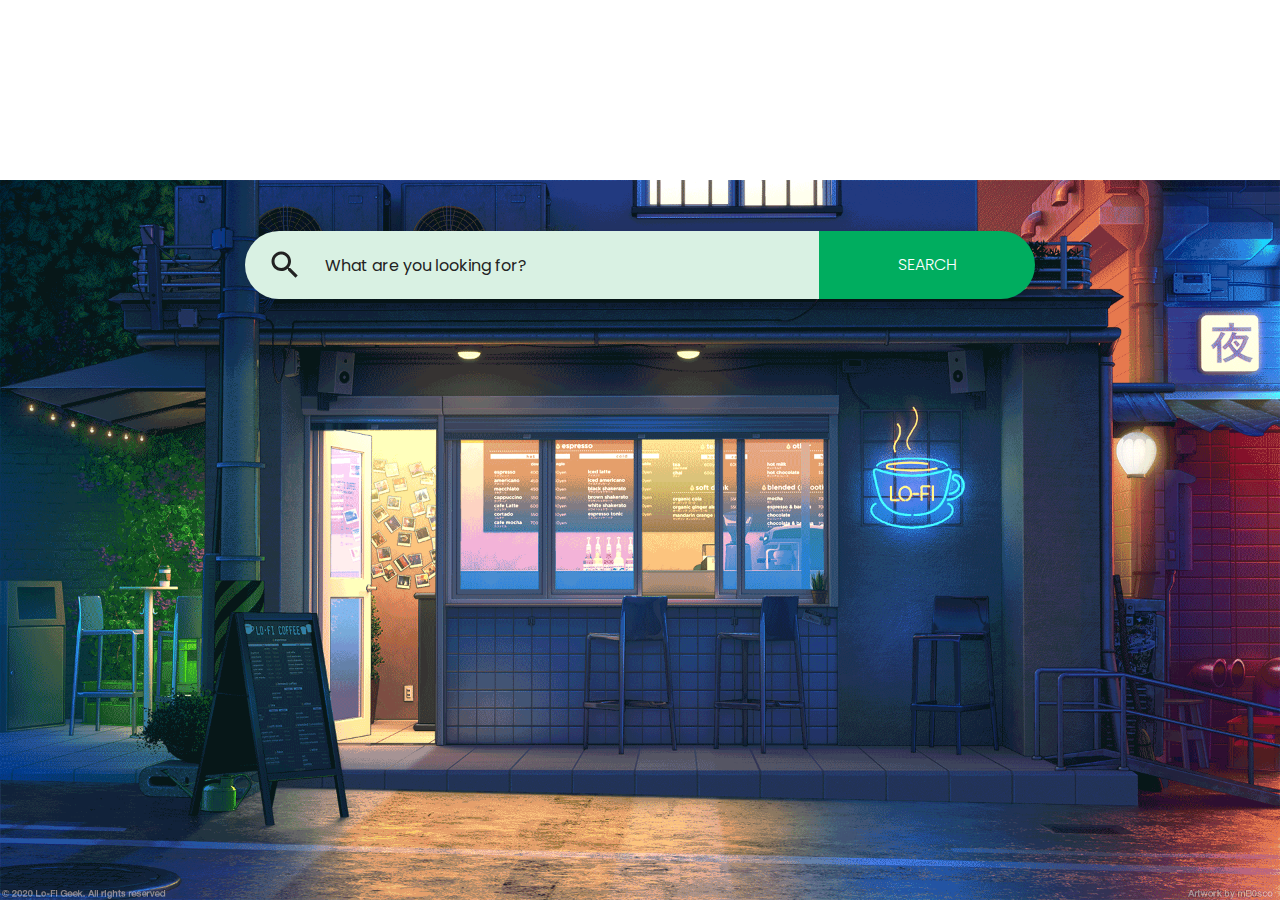
==== index.html @ 5bccaea2 "Update index.html" ====
<html>
  <head>
    <meta http-equiv="Content-Type" content="text/html; charset=UTF-8" />
    <meta name="viewport" content="width=device-width, initial-scale=1" />
    <meta http-equiv="X-UA-Compatible" content="IE=edge" />
    <meta name="author" content="colorlib.com">
    <title>TechKnowAI</title>
    <link href="https://fonts.googleapis.com/css?family=Poppins" rel="stylesheet" />
    <link href="css/main.css" rel="stylesheet" />
    <title>TechKnowAI</title>
  </head>
  <body>
    <div class="s130">
      <form>
        <div class="inner-form">
          <div class="input-field first-wrap">
            <div class="svg-wrapper">
              <svg xmlns="http://www.w3.org/2000/svg" width="24" height="24" viewBox="0 0 24 24">
                <path d="M15.5 14h-.79l-.28-.27C15.41 12.59 16 11.11 16 9.5 16 5.91 13.09 3 9.5 3S3 5.91 3 9.5 5.91 16 9.5 16c1.61 0 3.09-.59 4.23-1.57l.27.28v.79l5 4.99L20.49 19l-4.99-5zm-6 0C7.01 14 5 11.99 5 9.5S7.01 5 9.5 5 14 7.01 14 9.5 11.99 14 9.5 14z"></path>
              </svg>
            </div>
            <input id="search" type="text" placeholder="What are you looking for?" />
          </div>
          <div class="input-field second-wrap">
            <button class="btn-search" type="button">SEARCH</button>
          </div>
        </div>
        <!--<span class="info">ex. Game, Music, Video, Photography</span>-->
      </form>
    </div>
    <script src="js/extention/choices.js"></script>
  </body><!-- This templates was made by Colorlib (https://colorlib.com) -->
</html>
---- css/main.css ----
html {
  line-height: 1.15;
  /* 1 */
  -ms-text-size-adjust: 100%;
  /* 2 */
  -webkit-text-size-adjust: 100%;
  /* 2 */
}

/* Sections
   ========================================================================== */
/**
 * Remove the margin in all browsers (opinionated).
 */
body {
  margin: 0;
}

/**
 * Add the correct display in IE 9-.
 */
article,
aside,
footer,
header,
nav,
section {
  display: block;
}

/**
 * Correct the font size and margin on `h1` elements within `section` and
 * `article` contexts in Chrome, Firefox, and Safari.
 */
h1 {
  font-size: 2em;
  margin: 0.67em 0;
}

/* Grouping content
   ========================================================================== */
/**
 * Add the correct display in IE 9-.
 * 1. Add the correct display in IE.
 */
figcaption,
figure,
main {
  /* 1 */
  display: block;
}

/**
 * Add the correct margin in IE 8.
 */
figure {
  margin: 1em 40px;
}

/**
 * 1. Add the correct box sizing in Firefox.
 * 2. Show the overflow in Edge and IE.
 */
hr {
  box-sizing: content-box;
  /* 1 */
  height: 0;
  /* 1 */
  overflow: visible;
  /* 2 */
}

/**
 * 1. Correct the inheritance and scaling of font size in all browsers.
 * 2. Correct the odd `em` font sizing in all browsers.
 */
pre {
  font-family: monospace, monospace;
  /* 1 */
  font-size: 1em;
  /* 2 */
}

/* Text-level semantics
   ========================================================================== */
/**
 * 1. Remove the gray background on active links in IE 10.
 * 2. Remove gaps in links underline in iOS 8+ and Safari 8+.
 */
a {
  background-color: transparent;
  /* 1 */
  -webkit-text-decoration-skip: objects;
  /* 2 */
}

/**
 * 1. Remove the bottom border in Chrome 57- and Firefox 39-.
 * 2. Add the correct text decoration in Chrome, Edge, IE, Opera, and Safari.
 */
abbr[title] {
  border-bottom: none;
  /* 1 */
  text-decoration: underline;
  /* 2 */
  text-decoration: underline dotted;
  /* 2 */
}

/**
 * Prevent the duplicate application of `bolder` by the next rule in Safari 6.
 */
b,
strong {
  font-weight: inherit;
}

/**
 * Add the correct font weight in Chrome, Edge, and Safari.
 */
b,
strong {
  font-weight: bolder;
}

/**
 * 1. Correct the inheritance and scaling of font size in all browsers.
 * 2. Correct the odd `em` font sizing in all browsers.
 */
code,
kbd,
samp {
  font-family: monospace, monospace;
  /* 1 */
  font-size: 1em;
  /* 2 */
}

/**
 * Add the correct font style in Android 4.3-.
 */
dfn {
  font-style: italic;
}

/**
 * Add the correct background and color in IE 9-.
 */
mark {
  background-color: #ff0;
  color: #000;
}

/**
 * Add the correct font size in all browsers.
 */
small {
  font-size: 80%;
}

/**
 * Prevent `sub` and `sup` elements from affecting the line height in
 * all browsers.
 */
sub,
sup {
  font-size: 75%;
  line-height: 0;
  position: relative;
  vertical-align: baseline;
}

sub {
  bottom: -0.25em;
}

sup {
  top: -0.5em;
}

/* Embedded content
   ========================================================================== */
/**
 * Add the correct display in IE 9-.
 */
audio,
video {
  display: inline-block;
}

/**
 * Add the correct display in iOS 4-7.
 */
audio:not([controls]) {
  display: none;
  height: 0;
}

/**
 * Remove the border on images inside links in IE 10-.
 */
img {
  border-style: none;
}

/**
 * Hide the overflow in IE.
 */
svg:not(:root) {
  overflow: hidden;
}

/* Forms
   ========================================================================== */
/**
 * 1. Change the font styles in all browsers (opinionated).
 * 2. Remove the margin in Firefox and Safari.
 */
button,
input,
optgroup,
select,
textarea {
  font-family: sans-serif;
  /* 1 */
  font-size: 100%;
  /* 1 */
  line-height: 1.15;
  /* 1 */
  margin: 0;
  /* 2 */
}

/**
 * Show the overflow in IE.
 * 1. Show the overflow in Edge.
 */
button,
input {
  /* 1 */
  overflow: visible;
}

/**
 * Remove the inheritance of text transform in Edge, Firefox, and IE.
 * 1. Remove the inheritance of text transform in Firefox.
 */
button,
select {
  /* 1 */
  text-transform: none;
}

/**
 * 1. Prevent a WebKit bug where (2) destroys native `audio` and `video`
 *    controls in Android 4.
 * 2. Correct the inability to style clickable types in iOS and Safari.
 */
button,
html [type="button"],
[type="reset"],
[type="submit"] {
  -webkit-appearance: button;
  /* 2 */
}

/**
 * Remove the inner border and padding in Firefox.
 */
button::-moz-focus-inner,
[type="button"]::-moz-focus-inner,
[type="reset"]::-moz-focus-inner,
[type="submit"]::-moz-focus-inner {
  border-style: none;
  padding: 0;
}

/**
 * Restore the focus styles unset by the previous rule.
 */
button:-moz-focusring,
[type="button"]:-moz-focusring,
[type="reset"]:-moz-focusring,
[type="submit"]:-moz-focusring {
  outline: 1px dotted ButtonText;
}

/**
 * Correct the padding in Firefox.
 */
fieldset {
  padding: 0.35em 0.75em 0.625em;
}

/**
 * 1. Correct the text wrapping in Edge and IE.
 * 2. Correct the color inheritance from `fieldset` elements in IE.
 * 3. Remove the padding so developers are not caught out when they zero out
 *    `fieldset` elements in all browsers.
 */
legend {
  box-sizing: border-box;
  /* 1 */
  color: inherit;
  /* 2 */
  display: table;
  /* 1 */
  max-width: 100%;
  /* 1 */
  padding: 0;
  /* 3 */
  white-space: normal;
  /* 1 */
}

/**
 * 1. Add the correct display in IE 9-.
 * 2. Add the correct vertical alignment in Chrome, Firefox, and Opera.
 */
progress {
  display: inline-block;
  /* 1 */
  vertical-align: baseline;
  /* 2 */
}

/**
 * Remove the default vertical scrollbar in IE.
 */
textarea {
  overflow: auto;
}

/**
 * 1. Add the correct box sizing in IE 10-.
 * 2. Remove the padding in IE 10-.
 */
[type="checkbox"],
[type="radio"] {
  box-sizing: border-box;
  /* 1 */
  padding: 0;
  /* 2 */
}

/**
 * Correct the cursor style of increment and decrement buttons in Chrome.
 */
[type="number"]::-webkit-inner-spin-button,
[type="number"]::-webkit-outer-spin-button {
  height: auto;
}

/**
 * 1. Correct the odd appearance in Chrome and Safari.
 * 2. Correct the outline style in Safari.
 */
[type="search"] {
  -webkit-appearance: textfield;
  /* 1 */
  outline-offset: -2px;
  /* 2 */
}

/**
 * Remove the inner padding and cancel buttons in Chrome and Safari on macOS.
 */
[type="search"]::-webkit-search-cancel-button,
[type="search"]::-webkit-search-decoration {
  -webkit-appearance: none;
}

/**
 * 1. Correct the inability to style clickable types in iOS and Safari.
 * 2. Change font properties to `inherit` in Safari.
 */
::-webkit-file-upload-button {
  -webkit-appearance: button;
  /* 1 */
  font: inherit;
  /* 2 */
}

/* Interactive
   ========================================================================== */
/*
 * Add the correct display in IE 9-.
 * 1. Add the correct display in Edge, IE, and Firefox.
 */
details,
menu {
  display: block;
}

/*
 * Add the correct display in all browsers.
 */
summary {
  display: list-item;
}

/* Scripting
   ========================================================================== */
/**
 * Add the correct display in IE 9-.
 */
canvas {
  display: inline-block;
}

/**
 * Add the correct display in IE.
 */
template {
  display: none;
}

/* Hidden
   ========================================================================== */
/**
 * Add the correct display in IE 10-.
 */
[hidden] {
  display: none;
}

html {
  height: 100%;
}

fieldset {
  margin: 0;
  padding: 0;
  -webkit-margin-start: 0;
  -webkit-margin-end: 0;
  -webkit-padding-before: 0;
  -webkit-padding-start: 0;
  -webkit-padding-end: 0;
  -webkit-padding-after: 0;
  border: 0;
}

legend {
  margin: 0;
  padding: 0;
  display: block;
  -webkit-padding-start: 0;
  -webkit-padding-end: 0;
}

/*===============================
=            Choices            =
===============================*/
.choices {
  position: relative;
  margin-bottom: 24px;
  font-size: 16px;
}

.choices:focus {
  outline: none;
}

.choices:last-child {
  margin-bottom: 0;
}

.choices.is-disabled .choices__inner, .choices.is-disabled .choices__input {
  background-color: #EAEAEA;
  cursor: not-allowed;
  -webkit-user-select: none;
     -moz-user-select: none;
      -ms-user-select: none;
          user-select: none;
}

.choices.is-disabled .choices__item {
  cursor: not-allowed;
}

.choices[data-type*="select-one"] {
  cursor: pointer;
}

.choices[data-type*="select-one"] .choices__inner {
  padding-bottom: 7.5px;
}

.choices[data-type*="select-one"] .choices__input {
  display: block;
  width: 100%;
  padding: 10px;
  border-bottom: 1px solid #DDDDDD;
  background-color: #FFFFFF;
  margin: 0;
}

.choices[data-type*="select-one"] .choices__button {
  background-image: url("../../icons/cross-inverse.svg");
  padding: 0;
  background-size: 8px;
  height: 100%;
  position: absolute;
  top: 50%;
  right: 0;
  margin-top: -10px;
  margin-right: 25px;
  height: 20px;
  width: 20px;
  border-radius: 10em;
  opacity: .5;
}

.choices[data-type*="select-one"] .choices__button:hover, .choices[data-type*="select-one"] .choices__button:focus {
  opacity: 1;
}

.choices[data-type*="select-one"] .choices__button:focus {
  box-shadow: 0px 0px 0px 2px #00BCD4;
}

.choices[data-type*="select-one"]:after {
  content: "";
  height: 0;
  width: 0;
  border-style: solid;
  border-color: #333333 transparent transparent transparent;
  border-width: 5px;
  position: absolute;
  right: 11.5px;
  top: 50%;
  margin-top: -2.5px;
  pointer-events: none;
}

.choices[data-type*="select-one"].is-open:after {
  border-color: transparent transparent #333333 transparent;
  margin-top: -7.5px;
}

.choices[data-type*="select-one"][dir="rtl"]:after {
  left: 11.5px;
  right: auto;
}

.choices[data-type*="select-one"][dir="rtl"] .choices__button {
  right: auto;
  left: 0;
  margin-left: 25px;
  margin-right: 0;
}

.choices[data-type*="select-multiple"] .choices__inner, .choices[data-type*="text"] .choices__inner {
  cursor: text;
}

.choices[data-type*="select-multiple"] .choices__button, .choices[data-type*="text"] .choices__button {
  position: relative;
  display: inline-block;
  margin-top: 0;
  margin-right: -4px;
  margin-bottom: 0;
  margin-left: 8px;
  padding-left: 16px;
  border-left: 1px solid #008fa1;
  background-image: url("../../icons/cross.svg");
  background-size: 8px;
  width: 8px;
  line-height: 1;
  opacity: .75;
}

.choices[data-type*="select-multiple"] .choices__button:hover, .choices[data-type*="select-multiple"] .choices__button:focus, .choices[data-type*="text"] .choices__button:hover, .choices[data-type*="text"] .choices__button:focus {
  opacity: 1;
}

.choices__inner {
  display: inline-block;
  vertical-align: top;
  width: 100%;
  background-color: #f9f9f9;
  padding: 7.5px 7.5px 3.75px;
  border: 1px solid #DDDDDD;
  border-radius: 2.5px;
  font-size: 14px;
  min-height: 44px;
  overflow: hidden;
}

.is-focused .choices__inner, .is-open .choices__inner {
  border-color: #b7b7b7;
}

.is-open .choices__inner {
  border-radius: 2.5px 2.5px 0 0;
}

.is-flipped.is-open .choices__inner {
  border-radius: 0 0 2.5px 2.5px;
}

.choices__list {
  margin: 0;
  padding-left: 0;
  list-style: none;
}

.choices__list--single {
  display: inline-block;
  padding: 4px 16px 4px 4px;
  width: 100%;
}

[dir="rtl"] .choices__list--single {
  padding-right: 4px;
  padding-left: 16px;
}

.choices__list--single .choices__item {
  width: 100%;
}

.choices__list--multiple {
  display: inline;
}

.choices__list--multiple .choices__item {
  display: inline-block;
  vertical-align: middle;
  border-radius: 20px;
  padding: 4px 10px;
  font-size: 12px;
  font-weight: 500;
  margin-right: 3.75px;
  margin-bottom: 3.75px;
  background-color: #00BCD4;
  border: 1px solid #00a5bb;
  color: #FFFFFF;
  word-break: break-all;
}

.choices__list--multiple .choices__item[data-deletable] {
  padding-right: 5px;
}

[dir="rtl"] .choices__list--multiple .choices__item {
  margin-right: 0;
  margin-left: 3.75px;
}

.choices__list--multiple .choices__item.is-highlighted {
  background-color: #00a5bb;
  border: 1px solid #008fa1;
}

.is-disabled .choices__list--multiple .choices__item {
  background-color: #aaaaaa;
  border: 1px solid #919191;
}

.choices__list--dropdown {
  display: none;
  z-index: 1;
  position: absolute;
  width: 100%;
  background-color: #FFFFFF;
  border: 1px solid #DDDDDD;
  top: 100%;
  margin-top: -1px;
  border-bottom-left-radius: 2.5px;
  border-bottom-right-radius: 2.5px;
  overflow: hidden;
  word-break: break-all;
}

.choices__list--dropdown.is-active {
  display: block;
}

.is-open .choices__list--dropdown {
  border-color: #b7b7b7;
}

.is-flipped .choices__list--dropdown {
  top: auto;
  bottom: 100%;
  margin-top: 0;
  margin-bottom: -1px;
  border-radius: .25rem .25rem 0 0;
}

.choices__list--dropdown .choices__list {
  position: relative;
  max-height: 300px;
  overflow: auto;
  -webkit-overflow-scrolling: touch;
  will-change: scroll-position;
}

.choices__list--dropdown .choices__item {
  position: relative;
  padding: 10px;
  font-size: 14px;
}

[dir="rtl"] .choices__list--dropdown .choices__item {
  text-align: right;
}

@media (min-width: 640px) {
  .choices__list--dropdown .choices__item--selectable {
    padding-right: 100px;
  }
  .choices__list--dropdown .choices__item--selectable:after {
    content: attr(data-select-text);
    font-size: 12px;
    opacity: 0;
    position: absolute;
    right: 10px;
    top: 50%;
    transform: translateY(-50%);
  }
  [dir="rtl"] .choices__list--dropdown .choices__item--selectable {
    text-align: right;
    padding-left: 100px;
    padding-right: 10px;
  }
  [dir="rtl"] .choices__list--dropdown .choices__item--selectable:after {
    right: auto;
    left: 10px;
  }
}

.choices__list--dropdown .choices__item--selectable.is-highlighted {
  background-color: #f2f2f2;
}

.choices__list--dropdown .choices__item--selectable.is-highlighted:after {
  opacity: .5;
}

.choices__item {
  cursor: default;
}

.choices__item--selectable {
  cursor: pointer;
}

.choices__item--disabled {
  cursor: not-allowed;
  -webkit-user-select: none;
     -moz-user-select: none;
      -ms-user-select: none;
          user-select: none;
  opacity: .5;
}

.choices__heading {
  font-weight: 600;
  font-size: 12px;
  padding: 10px;
  border-bottom: 1px solid #f7f7f7;
  color: gray;
}

.choices__button {
  text-indent: -9999px;
  -webkit-appearance: none;
  -moz-appearance: none;
       appearance: none;
  border: 0;
  background-color: transparent;
  background-repeat: no-repeat;
  background-position: center;
  cursor: pointer;
}

.choices__button:focus {
  outline: none;
}

.choices__input {
  display: inline-block;
  vertical-align: baseline;
  background-color: #f9f9f9;
  font-size: 14px;
  margin-bottom: 5px;
  border: 0;
  border-radius: 0;
  max-width: 100%;
  padding: 4px 0 4px 2px;
}

.choices__input:focus {
  outline: 0;
}

[dir="rtl"] .choices__input {
  padding-right: 2px;
  padding-left: 0;
}

.choices__placeholder {
  opacity: .5;
}

/*=====  End of Choices  ======*/
input,
button {
  font-family: 'Poppins', sans-serif;
}

* {
  box-sizing: border-box;
}

.s130 {
  min-height: 100vh;
  display: -ms-flexbox;
  display: flex;
  -ms-flex-pack: center;
      justify-content: center;
  font-family: 'Poppins', sans-serif;
  background: url("../images/Searchs_130.gif");
  background-position: bottom right;
  background-repeat: no-repeat;
  background-size: 100%;
  padding: 15px;
}

.s130 form {
  width: 100%;
  max-width: 790px;
  padding-top: 24vh;
}

.s130 form .inner-form {
  display: -ms-flexbox;
  display: flex;
  width: 100%;
  -ms-flex-pack: justify;
      justify-content: space-between;
  -ms-flex-align: center;
      align-items: center;
  box-shadow: 0px 8px 20px 0px rgba(0, 0, 0, 0.15);
  border-radius: 34px;
  overflow: hidden;
  margin-bottom: 30px;
}

.s130 form .inner-form .input-field {
  height: 68px;
}

.s130 form .inner-form .input-field input {
  height: 100%;
  background: transparent;
  border: 0;
  display: block;
  width: 100%;
  padding: 10px 0;
  font-size: 16px;
  color: #000;
}

.s130 form .inner-form .input-field input.placeholder {
  color: #222;
  font-size: 16px;
}

.s130 form .inner-form .input-field input:-moz-placeholder {
  color: #222;
  font-size: 16px;
}

.s130 form .inner-form .input-field input::-webkit-input-placeholder {
  color: #222;
  font-size: 16px;
}

.s130 form .inner-form .input-field input:hover, .s130 form .inner-form .input-field input:focus {
  box-shadow: none;
  outline: 0;
}

.s130 form .inner-form .input-field.first-wrap {
  -ms-flex-positive: 1;
      flex-grow: 1;
  display: -ms-flexbox;
  display: flex;
  -ms-flex-align: center;
      align-items: center;
  background: #d9f1e3;
}

.s130 form .inner-form .input-field.first-wrap input {
  -ms-flex-positive: 1;
      flex-grow: 1;
}

.s130 form .inner-form .input-field.first-wrap .svg-wrapper {
  min-width: 80px;
  display: -ms-flexbox;
  display: flex;
  -ms-flex-pack: center;
      justify-content: center;
  -ms-flex-align: center;
      align-items: center;
}

.s130 form .inner-form .input-field.first-wrap svg {
  width: 36px;
  height: 36px;
  fill: #222;
}

.s130 form .inner-form .input-field.second-wrap {
  min-width: 216px;
}

.s130 form .inner-form .input-field.second-wrap .btn-search {
  height: 100%;
  width: 100%;
  white-space: nowrap;
  font-size: 16px;
  color: #fff;
  border: 0;
  cursor: pointer;
  position: relative;
  z-index: 0;
  background: #00ad5f;
  transition: all .2s ease-out, color .2s ease-out;
  font-weight: 300;
}

.s130 form .inner-form .input-field.second-wrap .btn-search:hover {
  background: #009451;
}

.s130 form .inner-form .input-field.second-wrap .btn-search:focus {
  outline: 0;
  box-shadow: none;
}

.s130 form .info {
  font-size: 15px;
  color: #ccc;
  padding-left: 26px;
}

@media screen and (max-width: 992px) {
  .s130 form .inner-form .input-field {
    height: 50px;
  }
}

@media screen and (max-width: 767px) {
  .s130 form .inner-form .input-field.first-wrap .svg-wrapper {
    min-width: 40px;
    display: -ms-flexbox;
    display: flex;
    -ms-flex-pack: center;
        justify-content: center;
    -ms-flex-align: center;
        align-items: center;
    padding: 0 10px;
  }
  .s130 form .inner-form .input-field.first-wrap svg {
    width: 26px;
    height: 26px;
    fill: #222;
  }
  .s130 form .inner-form .input-field.second-wrap {
    min-width: 100px;
  }
  .s130 form .inner-form .input-field.second-wrap .btn-search {
    font-size: 13px;
  }
}

/*# sourceMappingURL=Searchs_130.css.map */
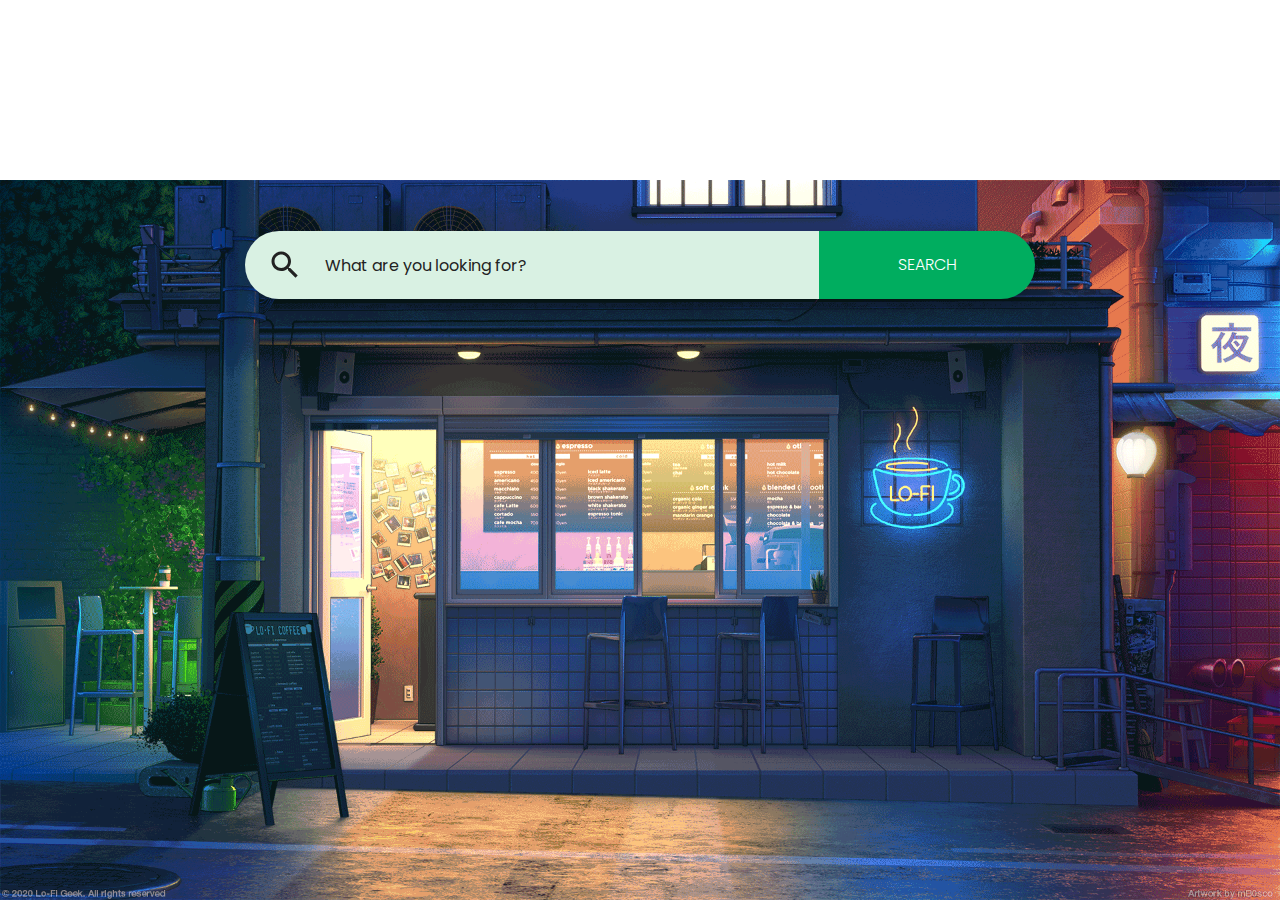
==== commit 00be5dc3: "Update index.html" ====
--- a/index.html
+++ b/index.html
@@ -7,7 +7,6 @@
     <title>TechKnowAI</title>
     <link href="https://fonts.googleapis.com/css?family=Poppins" rel="stylesheet" />
     <link href="css/main.css" rel="stylesheet" />
-    <title>TechKnowAI</title>
   </head>
   <body>
     <div class="s130">
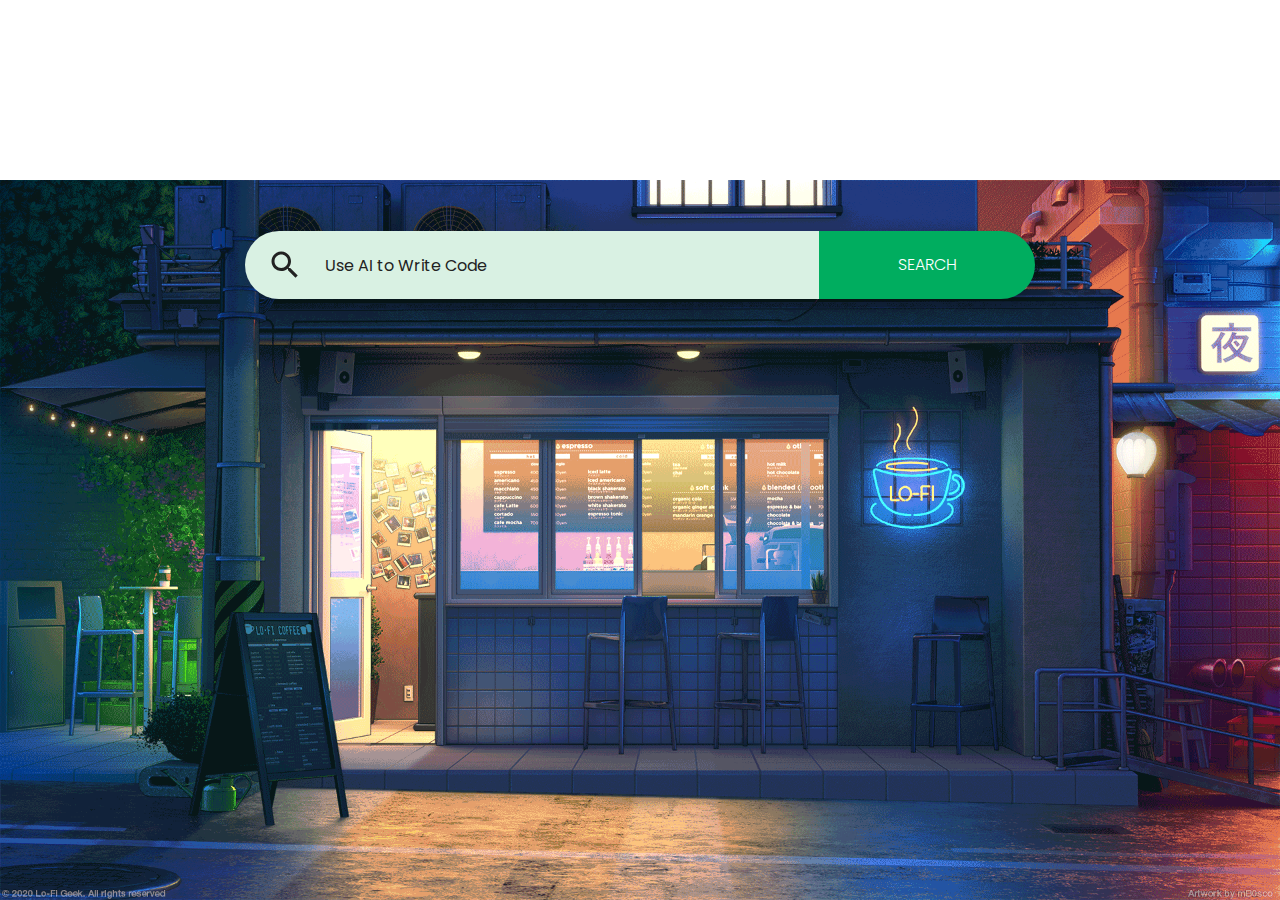
==== commit 3a93fb96: "Update index.html" ====
--- a/index.html
+++ b/index.html
@@ -18,13 +18,13 @@
                 <path d="M15.5 14h-.79l-.28-.27C15.41 12.59 16 11.11 16 9.5 16 5.91 13.09 3 9.5 3S3 5.91 3 9.5 5.91 16 9.5 16c1.61 0 3.09-.59 4.23-1.57l.27.28v.79l5 4.99L20.49 19l-4.99-5zm-6 0C7.01 14 5 11.99 5 9.5S7.01 5 9.5 5 14 7.01 14 9.5 11.99 14 9.5 14z"></path>
               </svg>
             </div>
-            <input id="search" type="text" placeholder="What are you looking for?" />
+            <input id="search" type="text" placeholder="Use AI to Write Code" />
           </div>
           <div class="input-field second-wrap">
             <button class="btn-search" type="button">SEARCH</button>
           </div>
         </div>
-        <!--<span class="info">ex. Game, Music, Video, Photography</span>-->
+        <!--<span class="info">ex. Game, Music, Video, Photography</span
       </form>
     </div>
     <script src="js/extention/choices.js"></script>
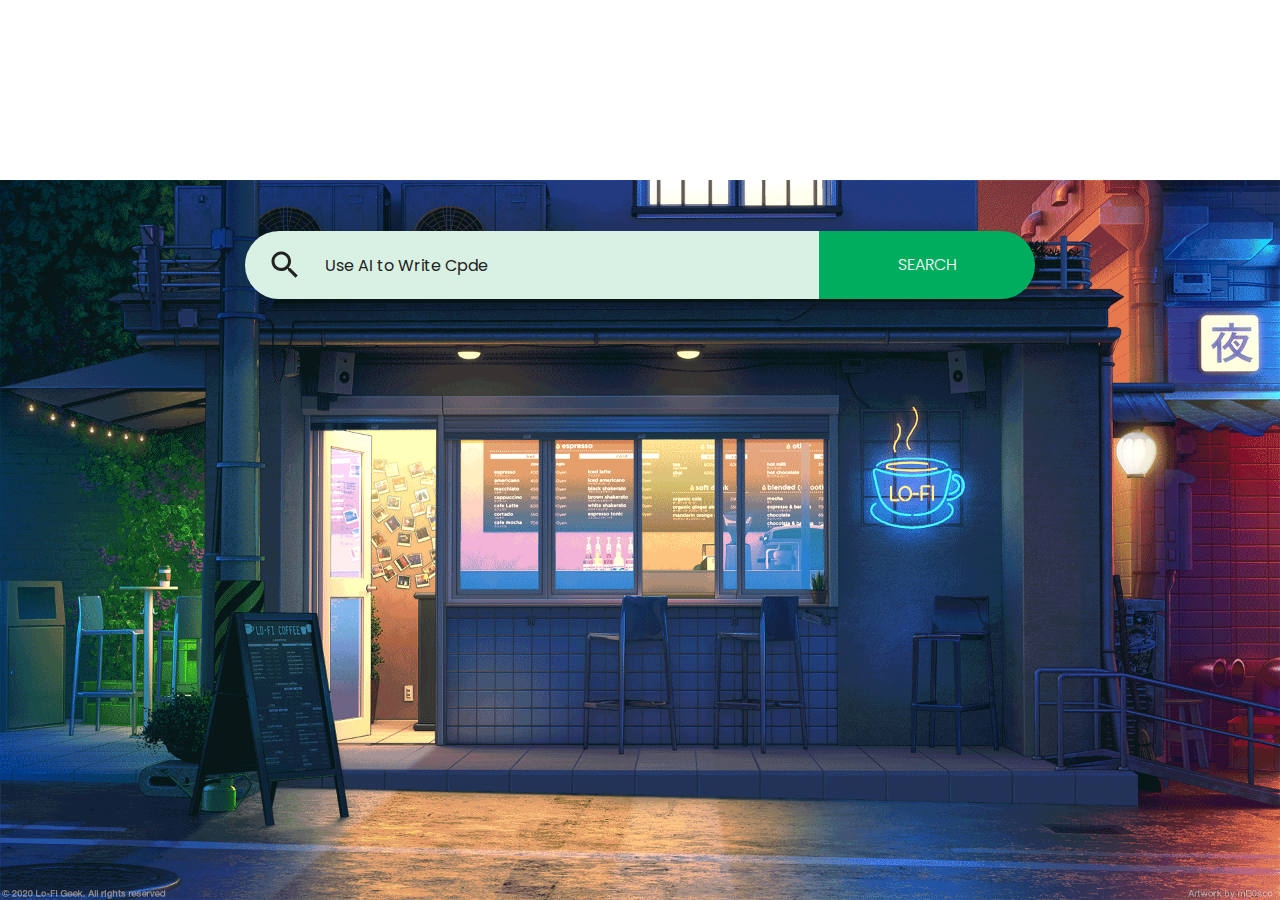
==== commit 8218ba11: "Update index.html" ====
--- a/index.html
+++ b/index.html
@@ -18,13 +18,13 @@
                 <path d="M15.5 14h-.79l-.28-.27C15.41 12.59 16 11.11 16 9.5 16 5.91 13.09 3 9.5 3S3 5.91 3 9.5 5.91 16 9.5 16c1.61 0 3.09-.59 4.23-1.57l.27.28v.79l5 4.99L20.49 19l-4.99-5zm-6 0C7.01 14 5 11.99 5 9.5S7.01 5 9.5 5 14 7.01 14 9.5 11.99 14 9.5 14z"></path>
               </svg>
             </div>
-            <input id="search" type="text" placeholder="Use AI to Write Code" />
+            <input id="search" type="text" placeholder="Use AI to Write Cpde" />
           </div>
           <div class="input-field second-wrap">
             <button class="btn-search" type="button">SEARCH</button>
           </div>
         </div>
-        <!--<span class="info">ex. Game, Music, Video, Photography</span
+        <!--<span class="info">ex. Game, Music, Video, Photography</span>-->
       </form>
     </div>
     <script src="js/extention/choices.js"></script>
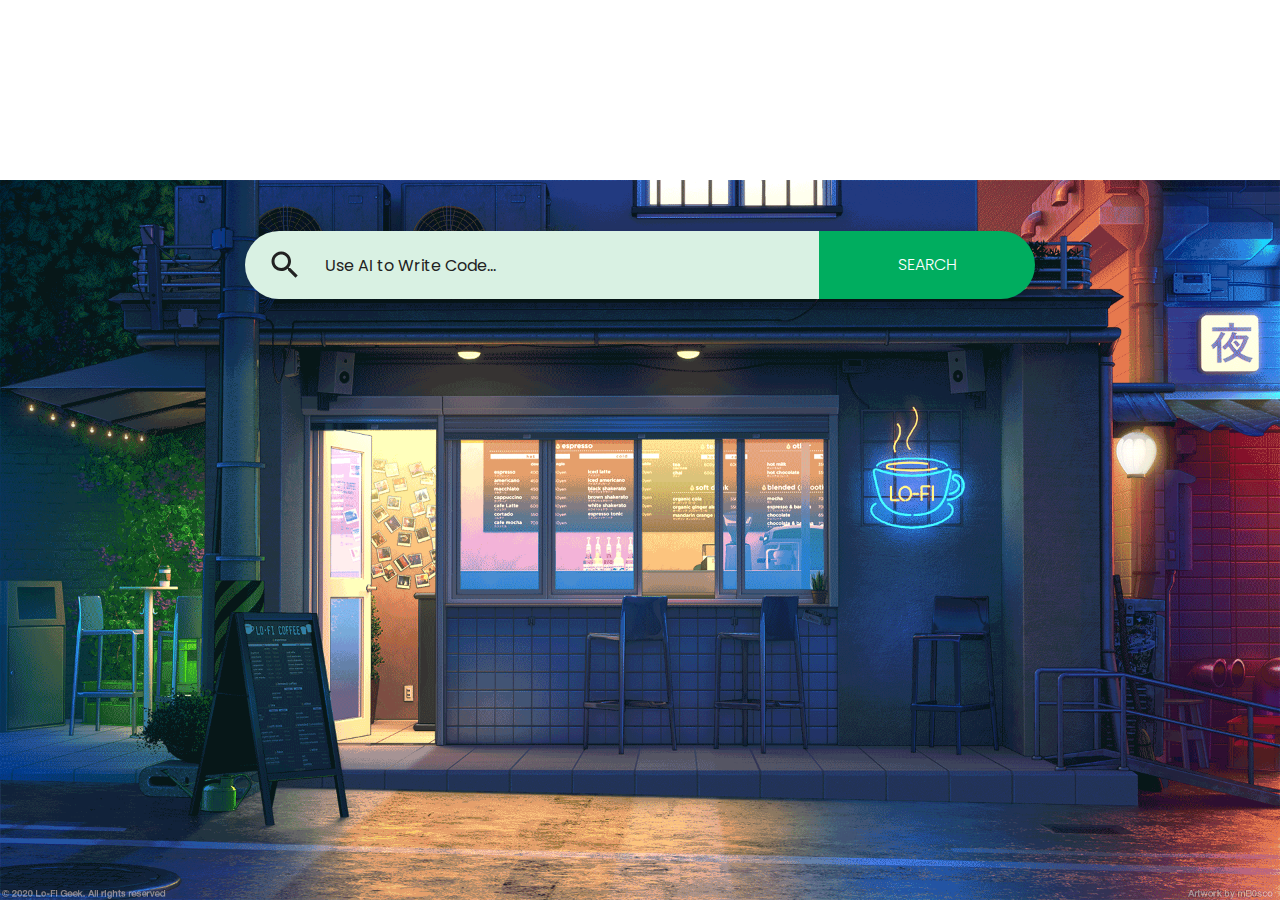
==== commit 0fae8454: "Update index.html" ====
--- a/index.html
+++ b/index.html
@@ -18,7 +18,7 @@
                 <path d="M15.5 14h-.79l-.28-.27C15.41 12.59 16 11.11 16 9.5 16 5.91 13.09 3 9.5 3S3 5.91 3 9.5 5.91 16 9.5 16c1.61 0 3.09-.59 4.23-1.57l.27.28v.79l5 4.99L20.49 19l-4.99-5zm-6 0C7.01 14 5 11.99 5 9.5S7.01 5 9.5 5 14 7.01 14 9.5 11.99 14 9.5 14z"></path>
               </svg>
             </div>
-            <input id="search" type="text" placeholder="Use AI to Write Cpde" />
+            <input id="search" type="text" placeholder="Use AI to Write Code..." />
           </div>
           <div class="input-field second-wrap">
             <button class="btn-search" type="button">SEARCH</button>
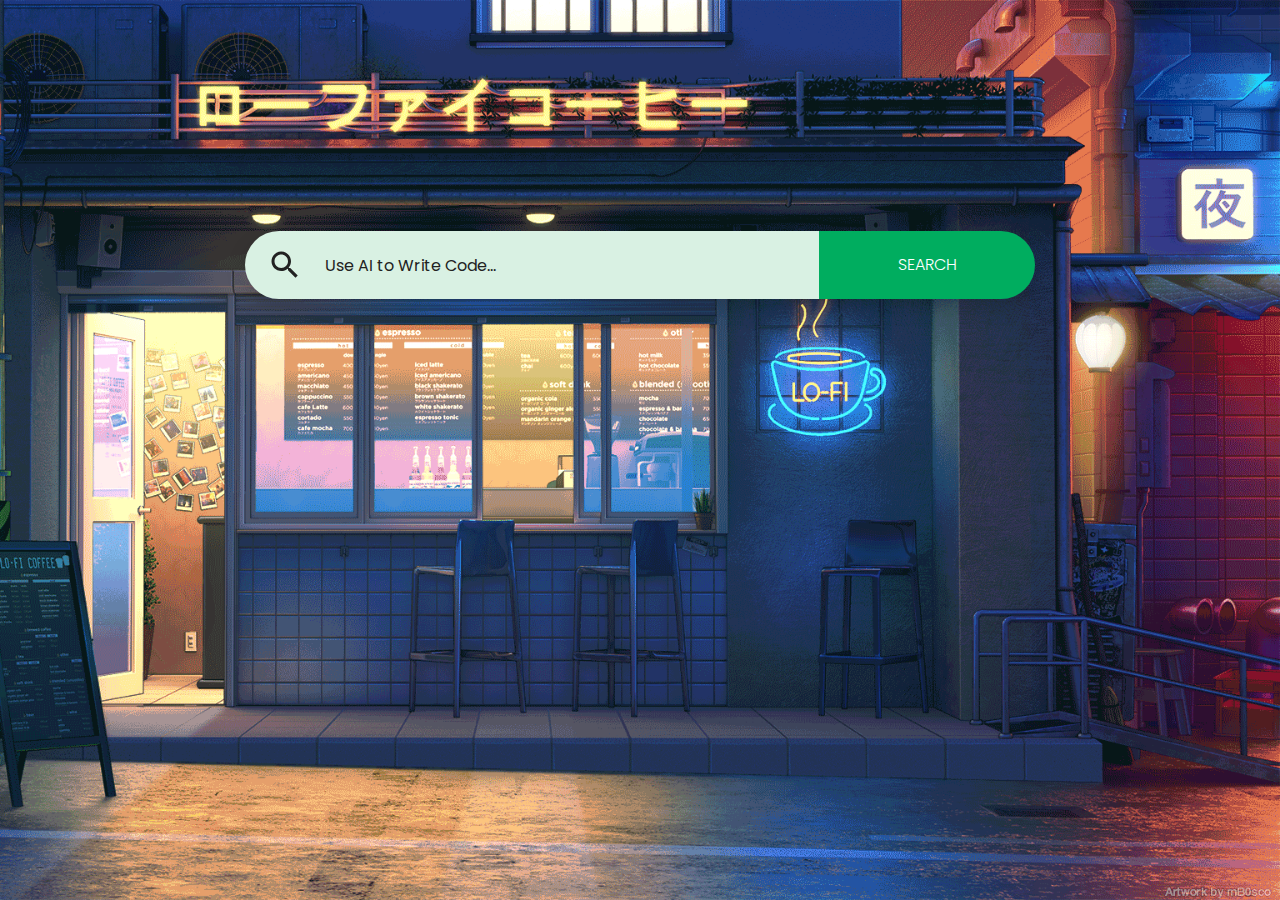
==== commit 1d93ce45: "Update index.html" ====
--- a/index.html
+++ b/index.html
@@ -5,6 +5,7 @@
     <meta http-equiv="X-UA-Compatible" content="IE=edge" />
     <meta name="author" content="colorlib.com">
     <title>TechKnowAI</title>
+    <link rel="icon" type="image/x-icon" href="/images/favicon.ico">
     <link href="https://fonts.googleapis.com/css?family=Poppins" rel="stylesheet" />
     <link href="css/main.css" rel="stylesheet" />
   </head>
--- a/css/main.css
+++ b/css/main.css
@@ -825,7 +825,7 @@
   background: url("../images/Searchs_130.gif");
   background-position: bottom right;
   background-repeat: no-repeat;
-  background-size: 100%;
+  background-size: cover;
   padding: 15px;
 }
 
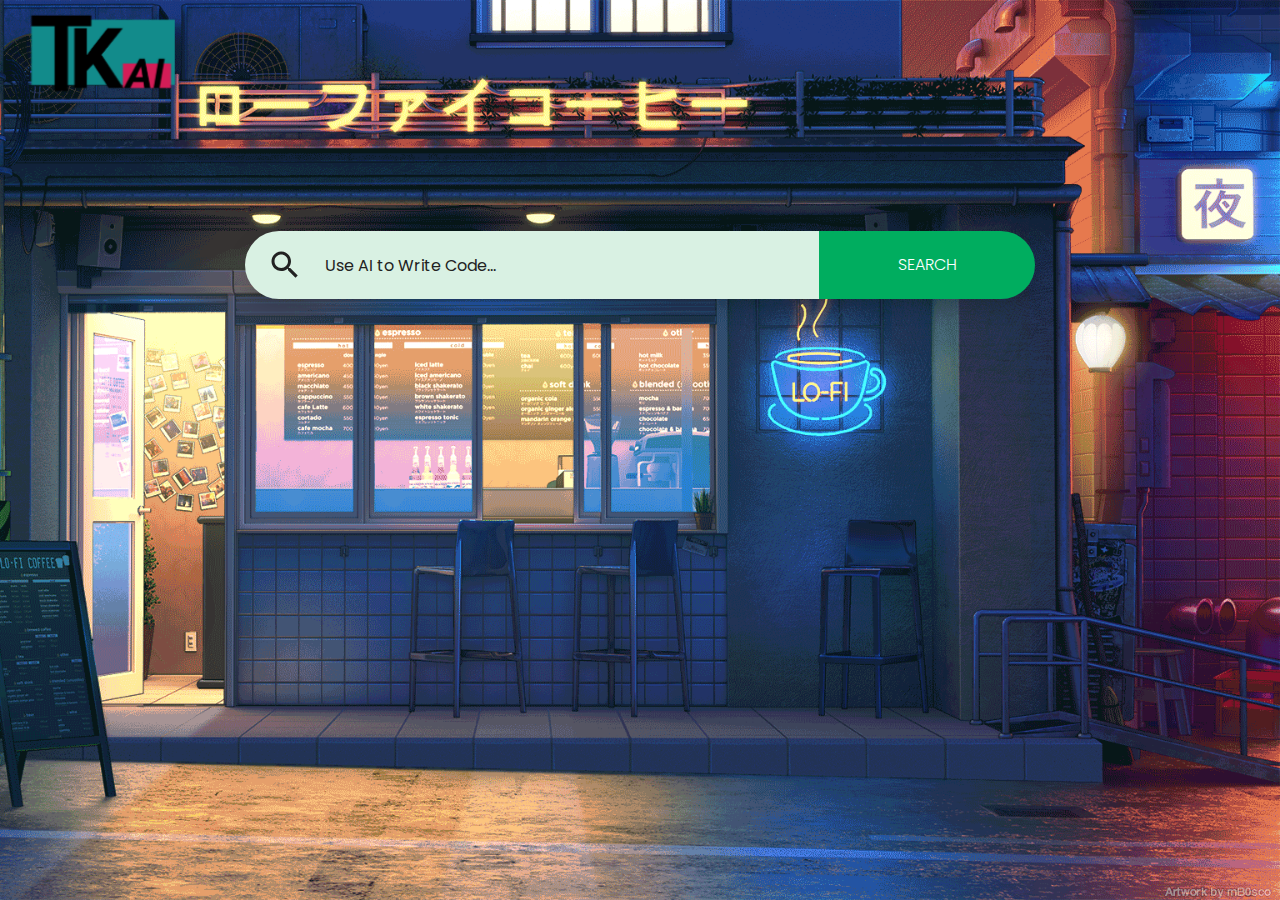
==== commit 130d3f32: "logo redesign" ====
--- a/index.html
+++ b/index.html
@@ -10,6 +10,15 @@
     <link href="css/main.css" rel="stylesheet" />
   </head>
   <body>
+    <!-- Just an image -->
+<!-- Navigation -->
+<!-- Just an image -->
+<div class="navbar navbar-fixed-top container-fluid" id="navbar">
+  <div class="navbar-header">
+    <img src="images/techknowai_5.png" height="120" alt="MDB Logo"
+      loading="lazy" style="padding-left: 20%;" />
+  </div>
+</div>
     <div class="s130">
       <form>
         <div class="inner-form">
--- a/css/main.css
+++ b/css/main.css
@@ -23,11 +23,50 @@
 aside,
 footer,
 header,
-nav,
 section {
   display: block;
 }
 
+.navbar {
+  position: fixed;
+  transition: 1s;
+}
+
+.navbar-brand {
+  color: #fff;
+  font-size: 45px;
+  font-family: Germania;
+  cursor: pointer;
+}
+
+.icon-bar {
+  background-color: #000;
+
+}
+
+.nav {
+  font-family: Lithos Pro;
+  color: #fff;
+  padding: 10px 20px;
+}
+
+.nav li {
+  padding: 10px;
+  cursor: pointer;
+  font-size: 16px;
+}
+
+.nav li:after {
+  content: '';
+  display: block;
+  border-bottom: 2px solid #38fd07;
+  transform: scaleX(0);
+  transition: .2s ease-in-out;
+}
+
+.nav li:hover:after {
+  transform: scaleX(1);
+}
 /**
  * Correct the font size and margin on `h1` elements within `section` and
  * `article` contexts in Chrome, Firefox, and Safari.
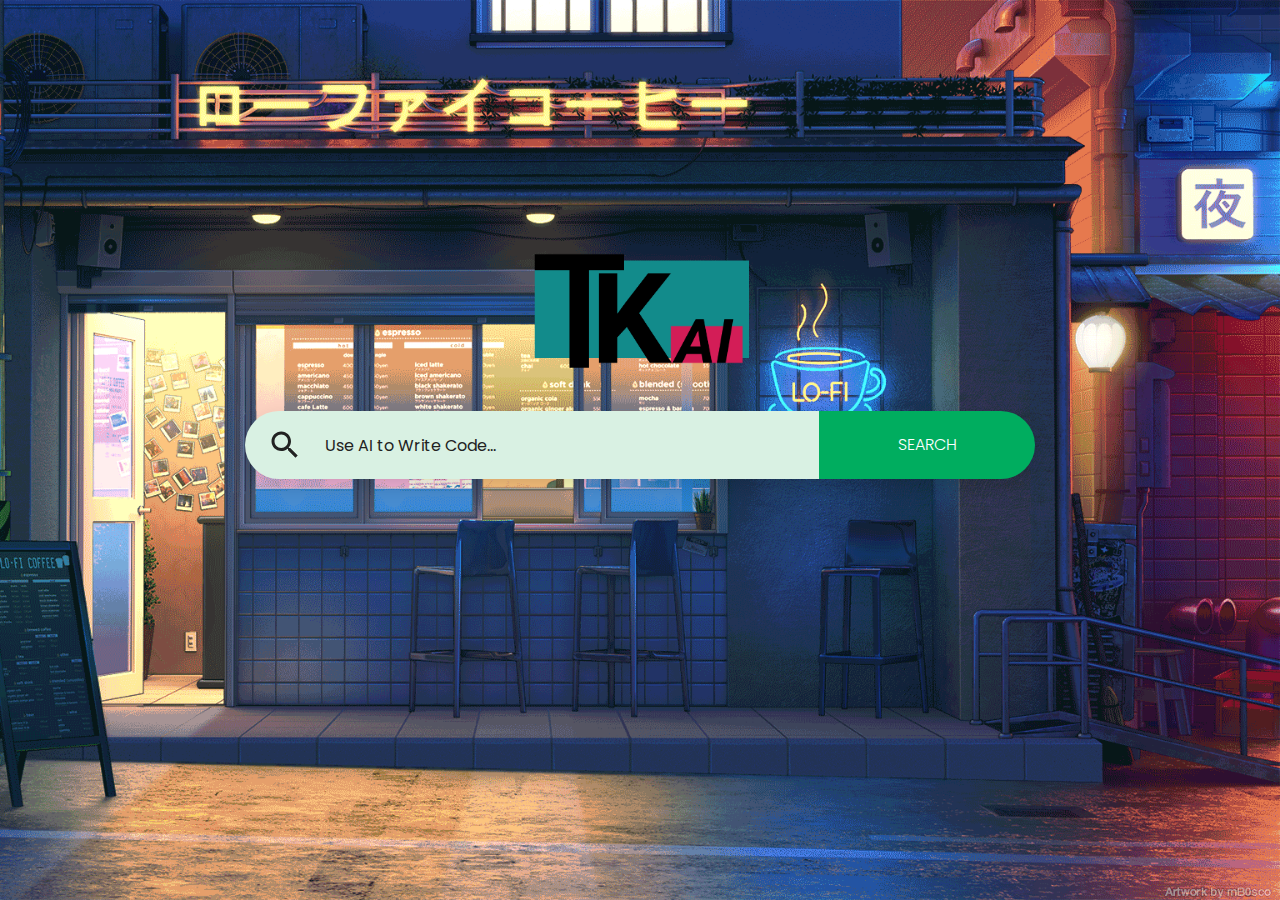
==== commit b5d15ecf: "change logo position" ====
--- a/index.html
+++ b/index.html
@@ -10,17 +10,12 @@
     <link href="css/main.css" rel="stylesheet" />
   </head>
   <body>
-    <!-- Just an image -->
-<!-- Navigation -->
-<!-- Just an image -->
-<div class="navbar navbar-fixed-top container-fluid" id="navbar">
-  <div class="navbar-header">
-    <img src="images/techknowai_5.png" height="120" alt="MDB Logo"
-      loading="lazy" style="padding-left: 20%;" />
-  </div>
-</div>
     <div class="s130">
       <form>
+        <img src="images/techknowai_5.png" height="180" alt="MDB Logo"
+        loading="lazy" style=" display: block;
+        margin-left: auto;
+        margin-right: auto;" />
         <div class="inner-form">
           <div class="input-field first-wrap">
             <div class="svg-wrapper">
